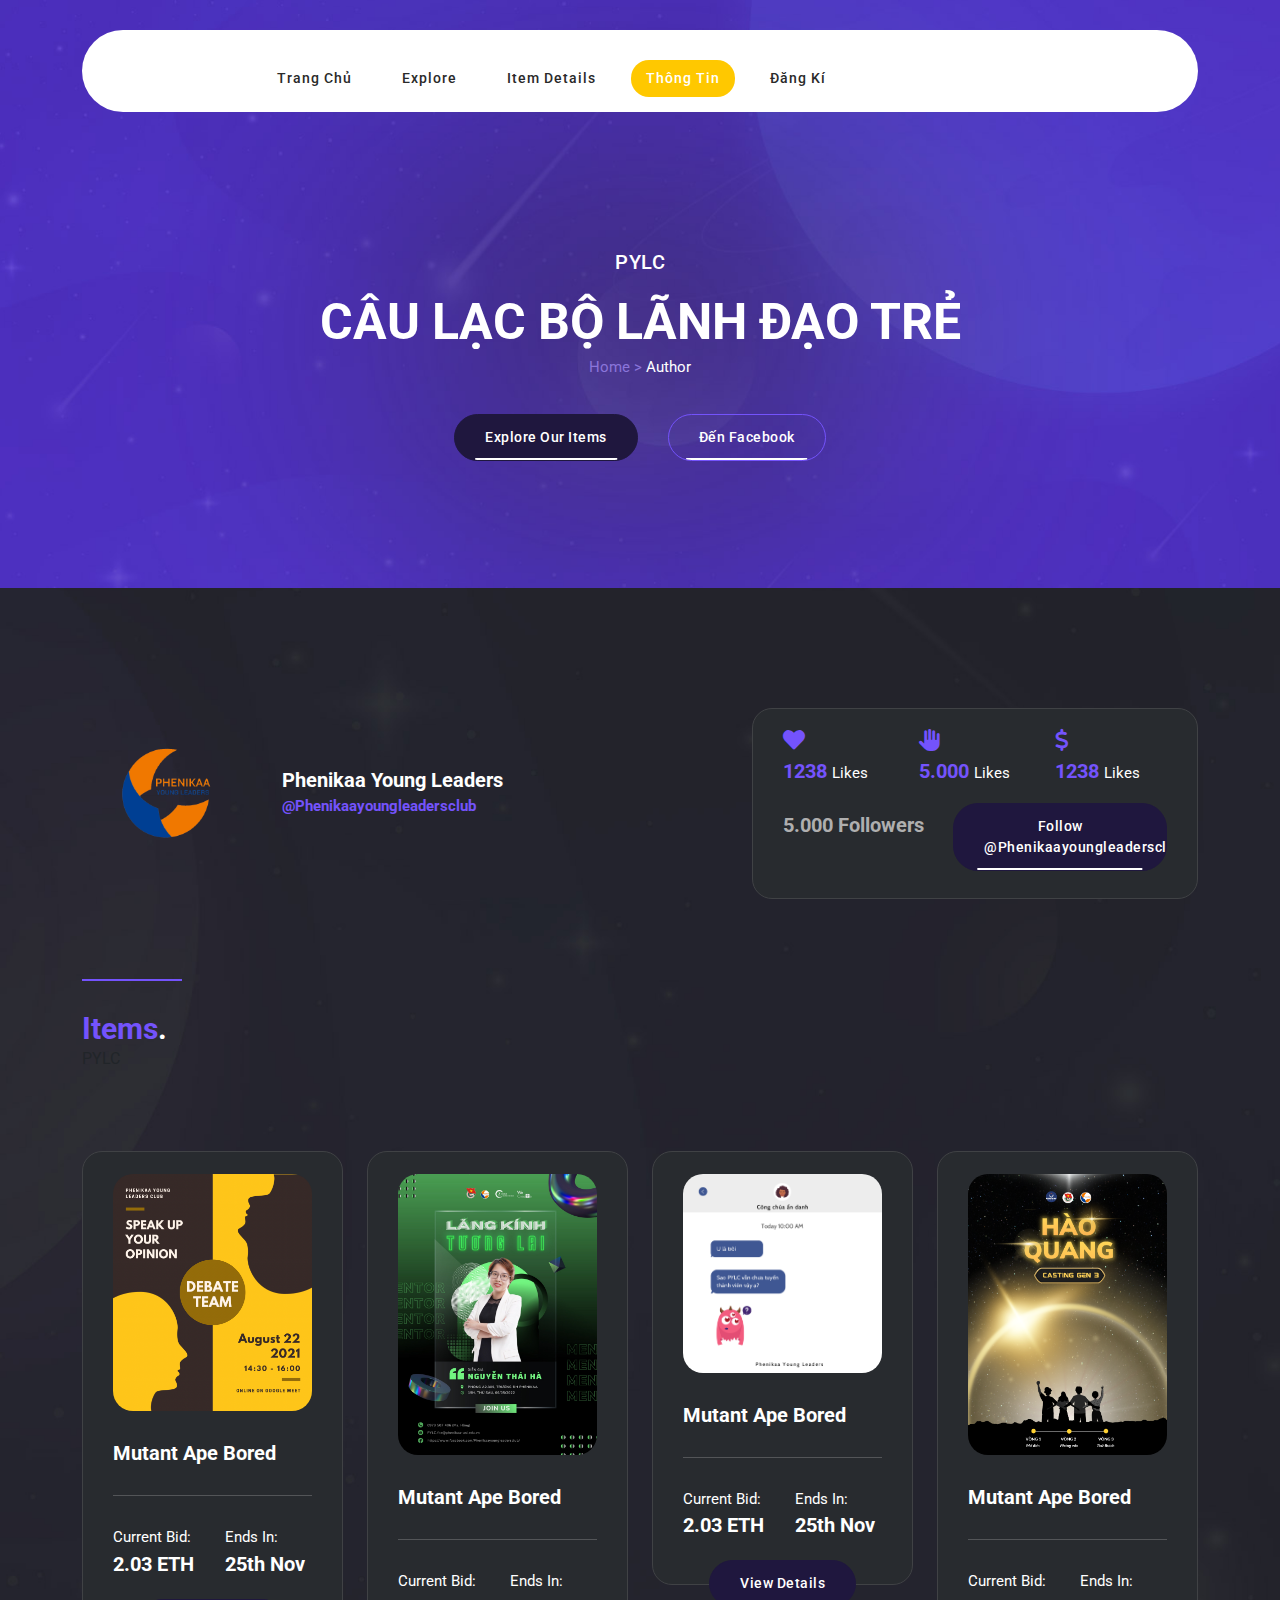
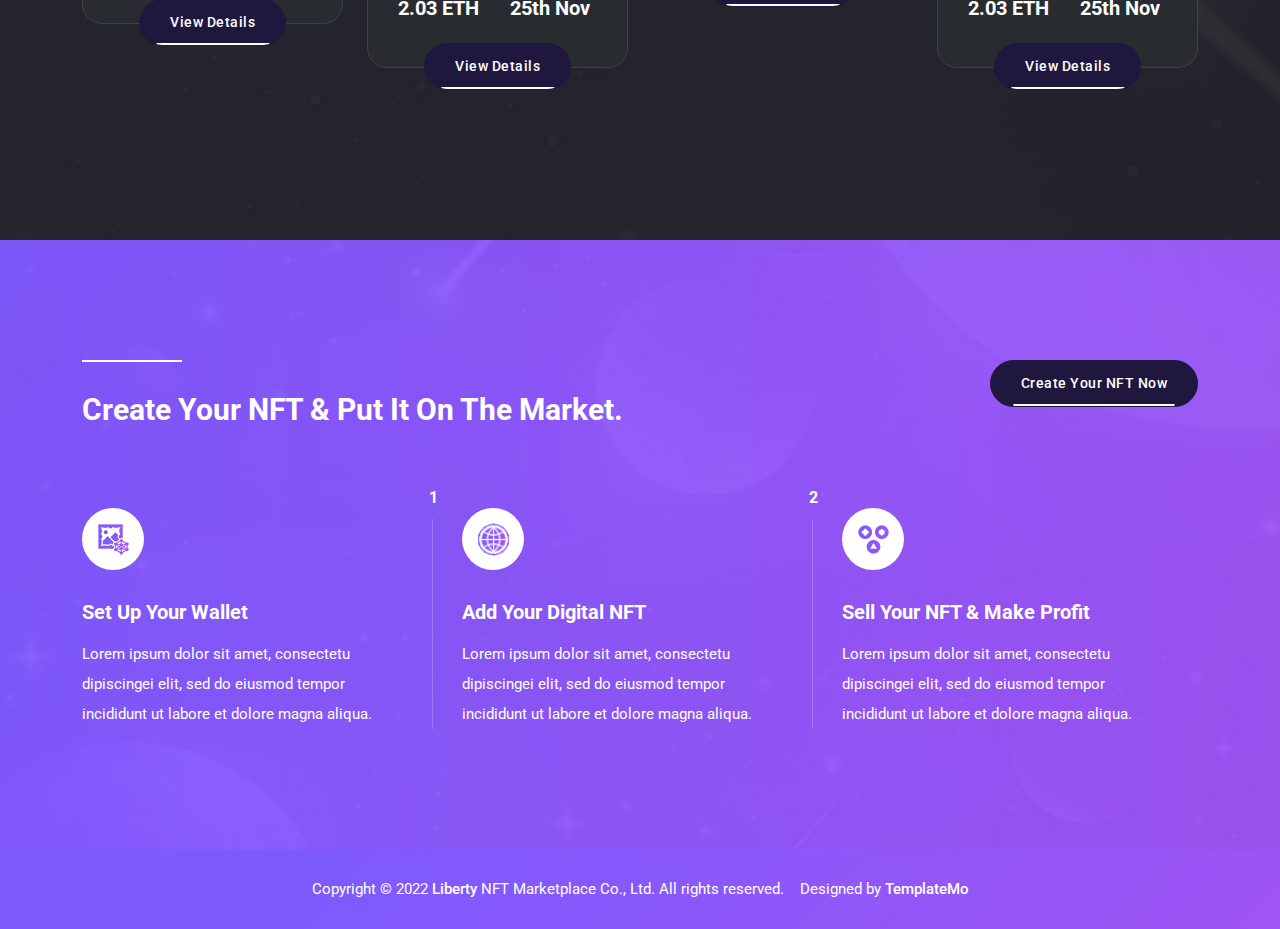
==== author.html @ 9bd3c738 "demoweb" ====
<!DOCTYPE html>
<html lang="en">

  <head>

    <meta charset="utf-8">
    <meta name="author" content="templatemo">
    <meta name="viewport" content="width=device-width, initial-scale=1, shrink-to-fit=no">

    <link href="https://fonts.googleapis.com/css2?family=Roboto:wght@100;300;400;500;700;900&display=swap" rel="stylesheet">

    <title>PYLC - CLB Lanh Dao Tre</title>

    <!-- Bootstrap core CSS -->
    <link href="vendor/bootstrap/css/bootstrap.min.css" rel="stylesheet">


    <!-- Additional CSS Files -->
    <link rel="stylesheet" href="assets/css/fontawesome.css">
    <link rel="stylesheet" href="assets/css/templatemo-liberty-market.css">
    <link rel="stylesheet" href="assets/css/owl.css">
    <link rel="stylesheet" href="assets/css/animate.css">
    <link rel="stylesheet"href="https://unpkg.com/swiper@7/swiper-bundle.min.css"/>
<!--

TemplateMo 577 Liberty Market

https://templatemo.com/tm-577-liberty-market

-->
  </head>

<body>

  <!-- ***** Preloader Start ***** -->
  <div id="js-preloader" class="js-preloader">
    <div class="preloader-inner">
      <span class="dot"></span>
      <div class="dots">
        <span></span>
        <span></span>
        <span></span>
      </div>
    </div>
  </div>
  <!-- ***** Preloader End ***** -->

  <!-- ***** Header Area Start ***** -->
  <header class="header-area header-sticky">
    <div class="container">
        <div class="row">
            <div class="col-12">
                <nav class="main-nav">
                    <!-- ***** Logo Start ***** -->
                    <!-- <a href="index.html" class="logo">
                        <img src="assets/images/logo.png" alt="">
                    </a> -->
                    <!-- ***** Logo End ***** -->
                    <!-- ***** Menu Start ***** -->
                    <ul class="nav">
                        <li><a href="index.html">Trang Chủ</a></li>
                        <li><a href="explore.html">Explore</a></li>
                        <li><a href="details.html">Item Details</a></li>
                        <li><a href="author.html" class="active">Thông tin</a></li>
                        <li><a href="create.html">Đăng kí</a></li>
                    </ul>   
                    <a class='menu-trigger'>
                        <span>Menu</span>
                    </a>
                    <!-- ***** Menu End ***** -->
                </nav>
            </div>
        </div>
    </div>
  </header>
  <!-- ***** Header Area End ***** -->

  <div class="page-heading normal-space">
    <div class="container">
      <div class="row">
        <div class="col-lg-12">
          <h6>PYLC</h6>
          <h2>Câu lạc bộ lãnh đạo trẻ</h2>
          <span>Home > <a href="#">Author</a></span>
          <div class="buttons">
            <div class="main-button">
              <a href="explore.html">Explore Our Items</a>
            </div>
            <div class="border-button">
              <a href="https://www.facebook.com/Phenikaayoungleadersclub"> Đến facebook  </a>
            </div>
          </div>
        </div>
      </div>
    </div>
  </div>

  <div class="author-page">
    <div class="container">
      <div class="row">
        <div class="col-lg-6">
          <div class="author">
            <img src="./assets/images/90ACAEA6-2A42-4783-853E-D58AD8D1F720.png" alt="" style="border-radius: 50%; max-width: 170px;">
            <h4>Phenikaa Young Leaders  <br> <a href="#">@Phenikaayoungleadersclub</a></h4>
          </div>
        </div>
        <div class="col-lg-6">
          <div class="right-info">
            <div class="row">
              <div class="col-4">
                <div class="info-item">
                  <i class="fa fa-heart"></i>
                  <h6>1238 <em>Likes</em></h6>
                </div>
              </div>
              <div class="col-4">
                <div class="info-item">
                  <i class="fa fa-hand"></i>
                  <h6>5.000 <em>Likes</em></h6>
                </div>
              </div>
              <div class="col-4">
                <div class="info-item">
                  <i class="fa fa-dollar"></i>
                  <h6>1238 <em>Likes</em></h6>
                </div>
              </div>
            </div>
            <div class="row">
              <div class="col-5">
                <h5>5.000 Followers</h5>
              </div>
              <div class="col-7">
                <div class="main-button">
                  <a href="#">Follow @Phenikaayoungleadersclub</a>
                </div>
              </div>
            </div>
          </div>
        </div>
        <div class="col-lg-12">
          <div class="section-heading">
            <div class="line-dec"></div>
            <h2><em>Items</em>.</h2>PYLC
          </div>
        </div>
        <div class="col-lg-3 col-md-6">
          <div class="item">
            <div class="row">
              <div class="col-lg-12">
                <span class="author">
                  <img src="assets/images/" alt="" style="max-width: 50px; border-radius: 50%;">
                </span>
                <img src="assets/images/debate.png" alt="" style="border-radius: 20px;">
                <h4>Mutant Ape Bored</h4>
              </div>
              <div class="col-lg-12">
                <div class="line-dec"></div>
                <div class="row">
                  <div class="col-6">
                    <span>Current Bid: <br> <strong>2.03 ETH</strong></span>
                  </div>
                  <div class="col-6">
                    <span>Ends In: <br> <strong>25th Nov</strong></span>
                  </div>
                </div>
              </div>
              <div class="col-lg-12">
                <div class="main-button">
                  <a href="details.html">View Details</a>
                </div>
              </div>
            </div>
          </div>
        </div>
        <div class="col-lg-3 col-md-6">
          <div class="item">
            <div class="row">
              <div class="col-lg-12">
                <span class="author">
                  <img src="" alt="" style="max-width: 50px; border-radius: 50%;">
                </span>
                <img src="assets/images/lang kinh.jpg" alt="" style="border-radius: 20px;">
                <h4>Mutant Ape Bored</h4>
              </div>
              <div class="col-lg-12">
                <div class="line-dec"></div>
                <div class="row">
                  <div class="col-6">
                    <span>Current Bid: <br> <strong>2.03 ETH</strong></span>
                  </div>
                  <div class="col-6">
                    <span>Ends In: <br> <strong>25th Nov</strong></span>
                  </div>
                </div>
              </div>
              <div class="col-lg-12">
                <div class="main-button">
                  <a href="details.html">View Details</a>
                </div>
              </div>
            </div>
          </div>
        </div>
        <div class="col-lg-3 col-md-6">
          <div class="item">
            <div class="row">
              <div class="col-lg-12">
                <span class="author">
                  <img src="" alt="" style="max-width: 50px; border-radius: 50%;">
                </span>
                <img src="assets/images/gen2.png" alt="" style="border-radius: 20px;">
                <h4>Mutant Ape Bored</h4>
              </div>
              <div class="col-lg-12">
                <div class="line-dec"></div>
                <div class="row">
                  <div class="col-6">
                    <span>Current Bid: <br> <strong>2.03 ETH</strong></span>
                  </div>
                  <div class="col-6">
                    <span>Ends In: <br> <strong>25th Nov</strong></span>
                  </div>
                </div>
              </div>
              <div class="col-lg-12">
                <div class="main-button">
                  <a href="details.html">View Details</a>
                </div>
              </div>
            </div>
          </div>
        </div>
        <div class="col-lg-3 col-md-6">
          <div class="item">
            <div class="row">
              <div class="col-lg-12">
                <span class="author">
                  <img src="" alt="" style="max-width: 50px; border-radius: 50%;">
                </span>
                <img src="assets/images/Bản sao của poster.png" alt="" style="border-radius: 20px;">
                <h4>Mutant Ape Bored</h4>
              </div>
              <div class="col-lg-12">
                <div class="line-dec"></div>
                <div class="row">
                  <div class="col-6">
                    <span>Current Bid: <br> <strong>2.03 ETH</strong></span>
                  </div>
                  <div class="col-6">
                    <span>Ends In: <br> <strong>25th Nov</strong></span>
                  </div>
                </div>
              </div>
              <div class="col-lg-12">
                <div class="main-button">
                  <a href="details.html">View Details</a>
                </div>
              </div>
            </div>
          </div>
        </div>
      </div>
    </div>
  </div>

  <div class="create-nft">
    <div class="container">
      <div class="row">
        <div class="col-lg-8">
          <div class="section-heading">
            <div class="line-dec"></div>
            <h2>Create Your NFT & Put It On The Market.</h2>
          </div>
        </div>
        <div class="col-lg-4">
          <div class="main-button">
            <a href="create.html">Create Your NFT Now</a>
          </div>
        </div>
        <div class="col-lg-4">
          <div class="item first-item">
            <div class="number">
              <h6>1</h6>
            </div>
            <div class="icon">
              <img src="assets/images/icon-02.png" alt="">
            </div>
            <h4>Set Up Your Wallet</h4>
            <p>Lorem ipsum dolor sit amet, consectetu dipiscingei elit, sed do eiusmod tempor incididunt ut labore et dolore magna aliqua.</p>
          </div>
        </div>
        <div class="col-lg-4">
          <div class="item second-item">
            <div class="number">
              <h6>2</h6>
            </div>
            <div class="icon">
              <img src="assets/images/icon-04.png" alt="">
            </div>
            <h4>Add Your Digital NFT</h4>
            <p>Lorem ipsum dolor sit amet, consectetu dipiscingei elit, sed do eiusmod tempor incididunt ut labore et dolore magna aliqua.</p>
          </div>
        </div>
        <div class="col-lg-4">
          <div class="item">
            <div class="icon">
              <img src="assets/images/icon-06.png" alt="">
            </div>
            <h4>Sell Your NFT &amp; Make Profit</h4>
            <p>Lorem ipsum dolor sit amet, consectetu dipiscingei elit, sed do eiusmod tempor incididunt ut labore et dolore magna aliqua.</p>
          </div>
        </div>
      </div>
    </div>
  </div>

  <footer>
    <div class="container">
      <div class="row">
        <div class="col-lg-12">
          <p>Copyright © 2022 <a href="#">Liberty</a> NFT Marketplace Co., Ltd. All rights reserved.
          &nbsp;&nbsp;
          Designed by <a title="HTML CSS Templates" rel="sponsored" href="https://templatemo.com" target="_blank">TemplateMo</a></p>
        </div>
      </div>
    </div>
  </footer>

  <!-- Scripts -->
  <!-- Bootstrap core JavaScript -->
  <script src="vendor/jquery/jquery.min.js"></script>
  <script src="vendor/bootstrap/js/bootstrap.min.js"></script>

  <script src="assets/js/isotope.min.js"></script>
  <script src="assets/js/owl-carousel.js"></script>

  <script src="assets/js/tabs.js"></script>
  <script src="assets/js/popup.js"></script>
  <script src="assets/js/custom.js"></script>
  </body>
</html>
---- assets/css/templatemo-liberty-market.css ----
/*

TemplateMo 577 Liberty Market

https://templatemo.com/tm-577-liberty-market

*/

/* ---------------------------------------------
Table of contents
------------------------------------------------
01. font & reset css
02. reset
03. global styles
04. header
05. banner
06. features
07. testimonials
08. contact
09. footer

--------------------------------------------- */
/* 
---------------------------------------------
font & reset css
--------------------------------------------- 
*/
@import url("https://fonts.googleapis.com/css?family=Open+Sans:100,200,300,400,500,600,700,800,900");
/* 
---------------------------------------------
reset
--------------------------------------------- 
*/
html, body, div, span, applet, object, iframe, h1, h2, h3, h4, h5, h6, p, blockquote, div
pre, a, abbr, acronym, address, big, cite, code, del, dfn, em, font, img, ins, kbd, q,
s, samp, small, strike, strong, sub, sup, tt, var, b, u, i, center, dl, dt, dd, ol, ul, li,
figure, header, nav, section, article, aside, footer, figcaption {
  margin: 0;
  padding: 0;
  border: 0;
  outline: 0;
}

.clearfix:after {
  content: ".";
  display: block;
  clear: both;
  visibility: hidden;
  line-height: 0;
  height: 0;
}

.clearfix {
  display: inline-block;
}

html[xmlns] .clearfix {
  display: block;
}

* html .clearfix {
  height: 1%;
}

ul, li {
  padding: 0;
  margin: 0;
  list-style: none;
}

header, nav, section, article, aside, footer, hgroup {
  display: block;
}

* {
  box-sizing: border-box;
}

html, body {
  font-family: 'Roboto', sans-serif;
  font-weight: 400;
  background-color: #1e1e1e;
  font-size: 16px;
  -ms-text-size-adjust: 100%;
  -webkit-font-smoothing: antialiased;
  -moz-osx-font-smoothing: grayscale;
}

a {
  text-decoration: none !important;
}

h1, h2, h3, h4, h5, h6 {
  margin-top: 0px;
  margin-bottom: 0px;
  color: #fff;
  font-weight: 700;
}

ul {
  margin-bottom: 0px;
}

p {
  font-size: 15px;
  line-height: 30px;
  color: #fff;
}

img {
  width: 100%;
  overflow: hidden;
}

/* 
---------------------------------------------
Global Styles
--------------------------------------------- 
*/
html,
body {
  background: #fff;
  font-family: 'Roboto', sans-serif;
}

::selection {
  background: #7453fc;
  color: #fff;
}

::-moz-selection {
  background: #7453fc;
  color: #fff;
}

.border-button a {
  font-size: 14px;
  color: #fff;
  background-color: transparent;
  border: 1px solid #7453fc;
  padding: 12px 30px;
  display: inline-block;
  border-radius: 25px;
  font-weight: 500;
  text-transform: capitalize;
  letter-spacing: 0.5px;
  transition: all .3s;
  position: relative;
  overflow: hidden;
}

.border-button a:after {
  width: 78%;
  height: 2px;
  background-color: #fff;
  content: '';
  position: absolute;
  left: 50%;
  bottom: 0;
  transform: translateX(-50%);
}

.border-button a:hover {
  background-color: #7453fc;
  color: #fff;
}

.main-button a {
  font-size: 14px;
  color: #fff;
  background-color: #1f173e;
  border: 1px solid #1f173e;
  padding: 12px 30px;
  display: inline-block;
  border-radius: 25px;
  font-weight: 500;
  text-transform: capitalize;
  letter-spacing: 0.5px;
  transition: all .3s;
  position: relative;
  overflow: hidden;
}

.main-button a:after {
  width: 78%;
  height: 2px;
  background-color: #fff;
  content: '';
  position: absolute;
  left: 50%;
  bottom: 0;
  transform: translateX(-50%);
}

.main-button a:hover {
  background-color: #fff;
  color: #7453fc;
  border: 1px solid #fff;
}

section {
  margin-top: 120px;
}

.section-heading {
  position: relative;
  z-index: 2;
  margin-top: 0px;
  margin-bottom: 80px;
  text-align: center;
}

.section-heading .line-dec {
  width: 100px;
  height: 2px;
  background-color: #7453fc;
  margin: 0 auto 30px auto;
}

.section-heading h2 {
  margin-top: 10px;
  line-height: 36px;
  font-size: 30px;
  font-weight: 700;
  text-transform: capitalize;
  color: #fff;
}

.section-heading h2 em {
  color: #7453fc;
  font-style: normal;
}

/* 
---------------------------------------------
Pre-loader Style
--------------------------------------------- 
*/

.js-preloader {
  position: fixed;
  top: 0;
  left: 0;
  right: 0;
  bottom: 0;
  background-color: rgba(0,0,0,0.98);
  display: -webkit-box;
  display: flex;
  -webkit-box-align: center;
  align-items: center;
  -webkit-box-pack: center;
  justify-content: center;
  opacity: 1;
  visibility: visible;
  z-index: 9999;
  -webkit-transition: opacity 0.25s ease;
  transition: opacity 0.25s ease;
}

.js-preloader.loaded {
  opacity: 0;
  visibility: hidden;
  pointer-events: none;
}

@-webkit-keyframes dot {
  50% {
      -webkit-transform: translateX(96px);
      transform: translateX(96px);
  }
}

@keyframes dot {
  50% {
      -webkit-transform: translateX(96px);
      transform: translateX(96px);
  }
}

@-webkit-keyframes dots {
  50% {
      -webkit-transform: translateX(-31px);
      transform: translateX(-31px);
  }
}

@keyframes dots {
  50% {
      -webkit-transform: translateX(-31px);
      transform: translateX(-31px);
  }
}

.preloader-inner {
  position: relative;
  width: 142px;
  height: 40px;
  background: transparent;
}

.preloader-inner .dot {
  position: absolute;
  width: 16px;
  height: 16px;
  top: 12px;
  left: 15px;
  background: #7453fc;
  border-radius: 50%;
  -webkit-transform: translateX(0);
  transform: translateX(0);
  -webkit-animation: dot 2.8s infinite;
  animation: dot 2.8s infinite;
}

.preloader-inner .dots {
  -webkit-transform: translateX(0);
  transform: translateX(0);
  margin-top: 12px;
  margin-left: 31px;
  -webkit-animation: dots 2.8s infinite;
  animation: dots 2.8s infinite;
}

.preloader-inner .dots span {
  display: block;
  float: left;
  width: 16px;
  height: 16px;
  margin-left: 16px;
  background: #7453fc;
  border-radius: 50%;
}



/* 
---------------------------------------------
Header Style
--------------------------------------------- 
*/

.background-header {
  background-color: #fff !important;
  height: 70px!important;
  position: fixed!important;
  top: 0!important;
  left: 0;
  right: 0;
  box-shadow: 0px 0px 10px rgba(0,0,0,0.15)!important;
  -webkit-transition: all .5s ease 0s;
  -moz-transition: all .5s ease 0s;
  -o-transition: all .5s ease 0s;
  transition: all .5s ease 0s;
}

.header-area {
  background-color: transparent;
  position: absolute;
  height: 70px;
  top: 30px;
  left: 0;
  right: 0;
  z-index: 100;
  -webkit-transition: all .5s ease 0s;
  -moz-transition: all .5s ease 0s;
  -o-transition: all .5s ease 0s;
  transition: all .5s ease 0s;
}

.header-area .main-nav {
  min-height: 80px;
  background: transparent;
  display: flex;
  background-color: #fff;
  padding: 15px 30px;
  border-radius: 50px;
}

.background-header .main-nav {
  padding: 0px;
  background-color: transparent;
}

.header-area .main-nav .logo {
  flex-basis: 30%;
  -webkit-transition: all 0.3s ease 0s;
  -moz-transition: all 0.3s ease 0s;
  -o-transition: all 0.3s ease 0s;
  transition: all 0.3s ease 0s;
}

.header-area .main-nav .logo img {
  width: 223px;
}

.background-header .main-nav .logo {
  margin-top: 8px;
}

.background-header .main-nav .logo img {
  width: 180px;
}

.header-area .main-nav .nav {
  display: inline-flex;
  flex-basis: 70%;
  justify-content: flex-end;
  vertical-align: middle;
  text-align: right;
  margin-top: 15px;
  margin-right: 0px;
  -webkit-transition: all 0.3s ease 0s;
  -moz-transition: all 0.3s ease 0s;
  -o-transition: all 0.3s ease 0s;
  transition: all 0.3s ease 0s;
  position: relative;
  z-index: 999;
}

.header-area .main-nav .nav li {
  padding-left: 10px;
  padding-right: 10px;
  display: inline-block;
}

.header-area .main-nav .nav li a {
  display: block;
  font-weight: 500;
  font-size: 14px;
  text-transform: capitalize;
  color: #2a2a2a;
  -webkit-transition: all 0.3s ease 0s;
  -moz-transition: all 0.3s ease 0s;
  -o-transition: all 0.3s ease 0s;
  transition: all 0.3s ease 0s;
  border: transparent;
  padding: 8px 15px;
  border-radius: 18px;
  letter-spacing: 1px;
}

.header-area .main-nav .nav li.has-sub ul.sub-menu li:last-child a:hover,
.background-header .main-nav .nav li.has-sub ul.sub-menu li:last-child a:hover {
  padding-left: 25px !important;
}

.header-area .main-nav .nav li:hover a,
.header-area .main-nav .nav li a.active {
  color: #fff;
  background-color: #ffc800;
}

.background-header .main-nav .nav li:hover a,
.background-header .main-nav .nav li a.active {
  color: #fff;
  opacity: 1;
}

.header-area .main-nav .nav li.has-sub {
  position: relative;
  padding-right: 15px;
}

.header-area .main-nav .menu-trigger {
  cursor: pointer;
  display: block;
  position: absolute;
  top: 33px;
  width: 32px;
  height: 40px;
  text-indent: -9999em;
  z-index: 99;
  right: 20px;
  display: none;
}

.background-header .main-nav .menu-trigger {
  top: 17px;
}

.header-area .main-nav .menu-trigger span,
.header-area .main-nav .menu-trigger span:before,
.header-area .main-nav .menu-trigger span:after {
  -moz-transition: all 0.4s;
  -o-transition: all 0.4s;
  -webkit-transition: all 0.4s;
  transition: all 0.4s;
  background-color: #7453fc;
  display: block;
  position: absolute;
  width: 30px;
  height: 2px;
  left: 0;
}

.background-header .main-nav .menu-trigger span,
.background-header .main-nav .menu-trigger span:before,
.background-header .main-nav .menu-trigger span:after {
  background-color: #7453fc;
}

.header-area .main-nav .menu-trigger span:before,
.header-area .main-nav .menu-trigger span:after {
  -moz-transition: all 0.4s;
  -o-transition: all 0.4s;
  -webkit-transition: all 0.4s;
  transition: all 0.4s;
  background-color: #7453fc;
  display: block;
  position: absolute;
  width: 30px;
  height: 2px;
  left: 0;
  width: 75%;
}

.background-header .main-nav .menu-trigger span:before,
.background-header .main-nav .menu-trigger span:after {
  background-color: #7453fc;
}

.header-area .main-nav .menu-trigger span:before,
.header-area .main-nav .menu-trigger span:after {
  content: "";
}

.header-area .main-nav .menu-trigger span {
  top: 16px;
}

.header-area .main-nav .menu-trigger span:before {
  -moz-transform-origin: 33% 100%;
  -ms-transform-origin: 33% 100%;
  -webkit-transform-origin: 33% 100%;
  transform-origin: 33% 100%;
  top: -10px;
  z-index: 10;
}

.header-area .main-nav .menu-trigger span:after {
  -moz-transform-origin: 33% 0;
  -ms-transform-origin: 33% 0;
  -webkit-transform-origin: 33% 0;
  transform-origin: 33% 0;
  top: 10px;
}

.header-area .main-nav .menu-trigger.active span,
.header-area .main-nav .menu-trigger.active span:before,
.header-area .main-nav .menu-trigger.active span:after {
  background-color: transparent;
  width: 100%;
}

.header-area .main-nav .menu-trigger.active span:before {
  -moz-transform: translateY(6px) translateX(1px) rotate(45deg);
  -ms-transform: translateY(6px) translateX(1px) rotate(45deg);
  -webkit-transform: translateY(6px) translateX(1px) rotate(45deg);
  transform: translateY(6px) translateX(1px) rotate(45deg);
  background-color: #7453fc;
}

.background-header .main-nav .menu-trigger.active span:before {
  background-color: #7453fc;
}

.header-area .main-nav .menu-trigger.active span:after {
  -moz-transform: translateY(-6px) translateX(1px) rotate(-45deg);
  -ms-transform: translateY(-6px) translateX(1px) rotate(-45deg);
  -webkit-transform: translateY(-6px) translateX(1px) rotate(-45deg);
  transform: translateY(-6px) translateX(1px) rotate(-45deg);
  background-color: #7453fc;
}

.background-header .main-nav .menu-trigger.active span:after {
  background-color: #7453fc;
}

.header-area.header-sticky {
  min-height: 70px;
}

.header-area.header-sticky .nav li a.active {
  color: #fff;
}

@media (max-width: 1200px) {
  .header-area .main-nav .nav li {
    padding-left: 10px;
    padding-right: 10px;
  }
  .header-area .main-nav:before {
    display: none;
  }
}

@media (max-width: 992px) {
  .header-area {
    top: 0;
  }
  .header-area .main-nav {
    background-color: transparent;
    border-radius: 0px;
  }
  .header-area .main-nav .nav {
    height: auto;
    flex-basis: 100%;
  }
  .header-area .main-nav .logo {
    position: absolute;
    left: 30px;
    top: 15px;
  }
  .background-header .main-nav .logo {
    top: 0px;
  }
  .background-header .main-nav .border-button {
    top: 0px !important;
  }
  .header-area .main-nav .border-button {
    position: absolute;
    top: 15px;
    right: 70px;
  }
  .header-area.header-sticky .nav li a:hover,
  .header-area.header-sticky .nav li a.active {
    color: #7453fc!important;
    opacity: 1;
  }
  .header-area.header-sticky .nav li.search-icon a {
    width: 100%;
  }
  .header-area {
    background-color: #f7f7f7;
    padding: 0px 15px;
    height: 100px;
    box-shadow: none;
    text-align: center;
  }
  .header-area .container {
    padding: 0px;
  }
  .header-area .logo {
    margin-left: 0px;
  }
  .header-area .menu-trigger {
    display: block !important;
  }
  .header-area .main-nav {
    overflow: hidden;
  }
  .header-area .main-nav .nav {
    float: none;
    width: 100%;
    display: none;
    -webkit-transition: all 0s ease 0s;
    -moz-transition: all 0s ease 0s;
    -o-transition: all 0s ease 0s;
    transition: all 0s ease 0s;
    margin-left: 0px;
  }
  .header-area.header-sticky .nav {
    margin-top: 85px !important;
    text-align: center;
  }
  .background-header.header-sticky .nav {
    margin-top: 70px !important;
  }
  .header-area .main-nav .nav li:first-child {
    border-top: 1px solid #eee;
  }
  .header-area .main-nav .nav li {
    width: 100%;
    background: #fff;
    border-bottom: 1px solid #eee;
    padding-left: 0px !important;
    padding-right: 0px !important;
  }
  .header-area .main-nav .nav li a {
    height: 50px !important;
    line-height: 50px !important;
    padding: 0px !important;
    border: none !important;
    background: #fff !important;
    color: #1e1e1e !important;
  }
  .header-area .main-nav .nav li a:hover {
    background: #fff !important;
    color: #7453fc!important;
  }
  .header-area .main-nav .nav li.has-sub ul.sub-menu {
    position: relative;
    visibility: inherit;
    opacity: 1;
    z-index: 1;
    transform: translateY(0%);
    top: 0px;
    width: 100%;
    box-shadow: none;
    height: 0px;
    transition: all 0s;
  }
  .header-area .main-nav .nav li.submenu ul li a {
    font-size: 12px;
    font-weight: 400;
  }
  .header-area .main-nav .nav li.submenu ul li a:hover:before {
    width: 0px;
  }
  .header-area .main-nav .nav li.has-sub ul.sub-menu {
    height: auto;
  }
  .header-area .main-nav .nav li.has-sub:after {
    color: #3B566E;
    right: 30px;
    font-size: 14px;
    top: 15px;
  }
  .header-area .main-nav .nav li.submenu:hover ul, .header-area .main-nav .nav li.submenu:focus ul {
    height: 0px;
  }
}

/* 
---------------------------------------------
Banner Style
--------------------------------------------- 
*/

.main-banner {
  background-image: url(../images/DON09597.JPG);
  background-repeat: no-repeat;
  background-position: center center;
  background-size: cover;
  padding-top: 290px;
  padding-bottom: 240px;
  background-color: #2a2a2a;
}

.main-banner h6 {
  font-size: 20px;
  margin-bottom: 15px;
  font-weight: 500;
  letter-spacing: 0.5px;
}

.main-banner h2 {
  color: blueviolet;
  font-size: 50px;
  font-weight: 700;
  line-height: 66px;
  text-transform: uppercase;
}

.main-banner p {
  margin-top: 20px;
}

.main-banner .buttons {
  margin-top: 30px;
  display: flex;
  justify-content: start;
}

.main-banner .border-button {
  margin-right: 15px;
}

.main-banner .owl-banner {
  margin-top: -40px;
}

.main-banner .owl-nav {
  position: absolute;
  width: 100%;
  margin: 0 auto;
  bottom: -76px;
  text-align: center;
}

.main-banner .owl-nav .owl-prev {
  margin-right: 7.5px;
}

.main-banner .owl-nav .owl-next {
  margin-left: 7.5px;
}

.main-banner .owl-nav .owl-prev span,
.main-banner .owl-nav .owl-next span  {
  width: 46px;
  height: 46px;
  line-height: 46px;
  font-size: 24px;
  display: inline-block;
  color: #7453fc;
  background-color: #fff;
  border-radius: 50%;
  opacity: 1;
  transition: all .3s;
}

.main-banner .owl-nav .owl-prev span:hover,
.main-banner .owl-nav .owl-next span:hover {
  opacity: 1;
}


/* 
---------------------------------------------
Categories & Collections Style
--------------------------------------------- 
*/

.categories-collections {
  background-image: url(../images/dark-bg.jpg);
  background-repeat: no-repeat;
  background-position: center center;
  background-size: cover;
  padding: 120px 0px 150px 0px;
  position: relative;
}

.categories-collections:after {
  background-image: url(/assets/images/category-collection-dec.png);
  width: 300px;
  height: 282px;
  position: absolute;
  bottom: 0;
  right: 30px;
  content: '';
}

.categories .item {
  background-color: #282b2f;
  text-align: center;
  padding: 30px;
  border-radius: 20px;
  border: 1px solid #404245;
  position: relative;
}

.categories .item .icon {
  width: 62px;
  height: 62px;
  display: inline-block;
  text-align: center;
  line-height: 62px;
  background-color: #fff;
  border-radius: 50%;
}

.categories .item .icon img {
  max-width: 31px;
}

.categories .item h4 {
  margin-top: 15px;
  font-size: 20px;
}

.categories .item .icon-button a {
  display: inline-block;
  width: 46px;
  height: 46px;
  line-height: 46px;
  background-color: #fff;
  color: #7453fc;
  border-radius: 50%;
  font-size: 18px;
  position: absolute;
  left: 50%;
  bottom: -23px;
  transform: translateX(-23px);
  transition: all .3s;
  opacity: 0;
  visibility: hidden;
}

.categories .item .icon-button a:hover {
  background-color: #7453fc;
  color: #fff;
}

.categories .item:hover .icon-button a {
  visibility: visible;
  opacity: 1;
}

.collections {
  margin-top: 140px;
}

.collections .item img {
  border-top-right-radius: 20px;
  border-top-left-radius: 20px;
}

.collections .item .down-content {
  background-color: #282b2f;
  border: 1px solid #404245;
  border-bottom-right-radius: 20px;
  border-bottom-left-radius: 20px;
  padding: 30px;
}

.collections .item .down-content h4 {
  font-size: 20px;
  border-bottom: 1px solid rgba(255,255,255,0.2);
  margin-bottom: 20px;
  padding-bottom: 20px;
}

.collections .item {
  padding-bottom: 60px;
}

.collections .item span {
  color: #fff;
  display: inline-block;
  width: 48%;
  font-size: 15px;
}

.collections .item span strong {
  font-size: 20px;
}

.collections .item span.category {
  text-align: right;
}

.collections .item .main-button a {
  width: 100%;
  text-align: center;
}

.collections .item .main-button {
  margin-top: 20px;
  margin-bottom: -60px;
}

.collections .item .main-button a:hover {
  background-color: #fff;
  border: 1px solid #fff;
  color: #7453fc;
}

.collections .owl-nav {
  position: absolute;
  width: 100%;
  margin: 0 auto;
  top: 50%;
  transform: translateY(-50px);
  text-align: center;
}

.collections .owl-nav .owl-prev {
  position: absolute;
  left: -23px;
}

.collections .owl-nav .owl-next {
  position: absolute;
  right: -23px;
}

.collections .owl-nav .owl-prev span,
.collections .owl-nav .owl-next span  {
  width: 46px;
  height: 46px;
  line-height: 46px;
  font-size: 24px;
  display: inline-block;
  color: #7453fc;
  background-color: #fff;
  border-radius: 50%;
  opacity: 1;
  transition: all .3s;
}

.collections .owl-nav .owl-prev span:hover,
.collections .owl-nav .owl-next span:hover {
  opacity: 1;
}


/* 
---------------------------------------------
Create NFT Style
--------------------------------------------- 
*/

.create-nft {
  background-image: url(../images/main-bg.jpg);
  background-repeat: no-repeat;
  background-position: center center;
  background-size: cover;
  padding: 120px 0px;
  position: relative;
}

.create-nft .section-heading .line-dec {
  margin-left: 0%;
  background-color: #fff;
}

.create-nft .section-heading {
  text-align: left;
  margin-bottom: 50px;
}

.create-nft .main-button {
  text-align: right;
}

.create-nft .item {
  margin-top: 30px;
  position: relative;
}

.create-nft .first-item .number {
  position: absolute;
  right: 0;
  top: -20px;
}

.create-nft .first-item:after {
  position: absolute;
  width: 1px;
  height: 95%;
  background-color: rgba(255, 255, 255, 0.2);
  content: '';
  right: 5px;
  top: 5%;
}

.create-nft .second-item .number {
  position: absolute;
  right: 0;
  top: -20px;
}

.create-nft .second-item:after {
  position: absolute;
  width: 1px;
  height: 95%;
  background-color: rgba(255, 255, 255, 0.2);
  content: '';
  right: 5px;
  top: 5%;
}

.item .icon {
  width: 62px;
  height: 62px;
  display: inline-block;
  text-align: center;
  line-height: 62px;
  background-color: #fff;
  border-radius: 50%;
}

.create-nft .item .icon img {
  max-width: 31px;
}

.create-nft h4 {
  font-size: 20px;
  margin-top: 30px;
  margin-bottom: 15px;
}

.create-nft p {
  margin-right: 30px;
}

.create-nft .item a {
  color: #3CF;
}



/* 
---------------------------------------------
Currently Market Style
--------------------------------------------- 
*/

.currently-market {
  background-image: url(../images/dark-bg.jpg);
  background-repeat: no-repeat;
  background-position: center center;
  background-size: cover;
  padding: 120px 0px;
  position: relative;
}

.currently-market-item {
  width: 45%;
  margin: 0 auto;
}

.currently-market .section-heading {
  text-align: left;
}

.currently-market .section-heading .line-dec {
  margin-left: 0;
}

.currently-market .filters {
  text-align: right;
}

.currently-market .filters ul li {
  display: inline-block;
  margin-left: 10px;
  font-size: 15px;
  color: #fff;
  font-weight: 500;
  padding: 8px 15px;
  border-radius: 20px;
  cursor: pointer;
  transition: all .3s;
}

.currently-market .filters ul li:first-child {
  margin-left: 0px;
}


.currently-market .filters ul li.active,
.currently-market .filters ul li:hover {
  background-color: #ff8000;
}

.currently-market .item {
  background-color: #282b2f;
  border: 1px solid #404245;
  border-radius: 20px;
  padding: 30px;
  display: flex;
  margin-bottom: 30px;
}

.currently-market .item .right-content {
  margin-left: 30px;
  width: 100%;
}

.currently-market .item .right-content h4 {
  font-size: 20px;
  margin-bottom: 25px;
}

.currently-market .item .right-content span.author {
  display: flex;
  margin-bottom: 25px;
}

.currently-market .item .right-content span.author img {
  margin-right: 15px;
}

.currently-market .item .right-content span.author h6 {
  font-size: 15px;
  font-weight: 400;
  line-height: 25px;
}

.currently-market .item .right-content span.author a {
  color: #ffe600;
  font-weight: 700;
  margin-top: 5px;
}

.currently-market .item span {
  color: #fff;
  display: inline-block;
  font-size: 15px;
}

.currently-market .item .line-dec {
  width: 100%;
  height: 1px;
  background-color: rgba(255, 255, 255, 0.2);
  margin-bottom: 25px;
  margin-top: 30px;
}

.currently-market .item span strong {
  font-size: 20px;
}

.currently-market .item span.bid {
  line-height: 35px;
}

.currently-market .item span.bid em,
.currently-market .item span.ends em {
  font-style: normal;
}

.currently-market .item span.ends {
  text-align: right;
  float: right;
  line-height: 35px;
}

.currently-market .item .text-button {
  margin-top: 40px;
}

.currently-market .item .text-button a {
  font-size: 15px;
  font-weight: 700;
  color: #7453fc;
  border-bottom: 1px solid #7453fc;
}



/* 
---------------------------------------------
Footer Style
--------------------------------------------- 
*/

footer {
  background: rgb(125,90,254);
  background: linear-gradient(132deg, rgba(125,90,254,1) 25%, rgba(160,84,244,1) 100%);
  text-align: center;
  padding: 25px 0px;
}

footer p {
  color: #fff;
}

footer p a {
  color: #fff;
  font-weight: 500;
  transition: all .3s;
}

footer p a:hover {
  color: #fff;
  opacity: 0.75;
}


/* 
---------------------------------------------
Page Heading Style
--------------------------------------------- 
*/

.normal-space {
  padding: 250px 0px 120px 0px !important;
}

.page-heading {
  background-image: url(../images/heading-bg.jpg);
  background-repeat: no-repeat;
  background-position: center center;
  background-size: cover;
  padding-top: 250px;
  text-align: center;
  background-color: #2a2a2a;
}

.page-heading h6 {
  font-size: 20px;
  margin-bottom: 15px;
  font-weight: 500;
  letter-spacing: 0.5px;
}

.page-heading h2 {
  color: #fff;
  font-size: 50px;
  font-weight: 700;
  line-height: 66px;
  text-transform: uppercase;
}

.page-heading span {
  color: #8a75da;
  font-size: 15px;
}

.page-heading span a {
  color: #fff;
}

.page-heading .buttons {
  margin-top: 35px;
  display: flex;
  justify-content: center;
}

.page-heading .buttons .main-button {
  margin-right: 15px;
}

.page-heading .buttons .border-button {
  margin-left: 15px;
}



/* 
---------------------------------------------
Explore Style
--------------------------------------------- 
*/

.featured-explore {
  margin-top: 60px;
  margin-bottom: -300px;
}

.featured-explore .owl-features {
  min-height: 100%;
}

.featured-explore .item .thumb {
  position: relative;
  overflow: hidden;
}

.featured-explore .item .thumb:hover .hover-effect {
  visibility: visible;
  opacity: 1;
  right: 30px;
}

.featured-explore .item .thumb .hover-effect {
  position: absolute;
  right: -100%;
  bottom: 30px;
  padding: 30px 40px;
  border-radius: 20px;
  border: 1px solid rgba(64, 66, 69, 0.9);
  background-color: rgba(40, 43, 47, 0.9);
  opacity: 0;
  visibility: hidden;
  transition: all .5s;
}

.featured-explore .item .hover-effect .content h4 {
  font-size: 20px;
  margin-bottom: 25px;
}

.featured-explore .item .hover-effect .content span.author {
  display: flex;
  margin-bottom: 0px;
}

.featured-explore .item .hover-effect .content span.author img {
  margin-right: 15px;
}

.featured-explore .item .hover-effect .content span.author h6 {
  font-size: 15px;
  font-weight: 400;
  line-height: 25px;
  text-align: left;
}

.featured-explore .item .hover-effect .content span.author a {
  color: #7453fc;
  font-weight: 700;
  margin-top: 5px;
}

.featured-explore .owl-nav {
  position: absolute;
  width: 100%;
  margin: 0 auto;
  top: 50%;
  transform: translateY(-23px);
  text-align: center;
}

.featured-explore .owl-nav .owl-prev {
  position: absolute;
  left: 30px;
}

.featured-explore .owl-nav .owl-next {
  position: absolute;
  right: 30px;
}

.featured-explore .owl-nav .owl-prev span,
.featured-explore .owl-nav .owl-next span  {
  width: 46px;
  height: 46px;
  line-height: 46px;
  font-size: 22px;
  font-weight: 700;
  display: inline-block;
  color: #7453fc;
  background-color: #fff;
  border-radius: 50%;
  opacity: 0.5;
  transition: all .3s;
}

.featured-explore .owl-nav .owl-prev span:hover,
.featured-explore .owl-nav .owl-next span:hover {
  opacity: 1;
}

.discover-items {
  background-image: url(../images/dark-bg.jpg);
  background-repeat: no-repeat;
  background-position: center center;
  background-size: cover;
  padding: 400px 0px 120px 0px;
  position: relative;
}

.discover-items .section-heading {
  text-align: left;
}

.discover-items .section-heading .line-dec {
  margin-left: 0;
}

.discover-items #search-form {
  margin-top: 15px;
}

.discover-items #search-form input,
.discover-items #search-form select {
  width: 100%;
  height: 46px;
  outline: none;
  border: 1px solid rgba(255, 255, 255, 0.2);
  border-radius: 23px;
  background-color: transparent;
  padding: 0px 15px;
  font-size: 14px;
  color: #fff;
}

.discover-items #search-form select {
  cursor: pointer;
}

.discover-items #search-form select option {
  background-color: #2a2a2a;
}

.discover-items #search-form input::placeholder,
.discover-items #search-form select::placeholder {
  color: #fff;
}

.discover-items #search-form button {
  font-size: 14px;
  color: #fff;
  background-color: #7453fc;
  border: 1px solid #7453fc;
  height: 46px;
  line-height: 46px;
  text-align: center;
  width: 100%;
  display: inline-block;
  border-radius: 25px;
  font-weight: 500;
  text-transform: capitalize;
  letter-spacing: 0.5px;
  transition: all .3s;
  position: relative;
  overflow: hidden;
}

.discover-items #search-form button:after {
  width: 78%;
  height: 2px;
  background-color: #fff;
  content: '';
  position: absolute;
  left: 50%;
  bottom: 0;
  transform: translateX(-50%);
}

.discover-items #search-form button:hover {
  background-color: #fff;
  color: #7453fc;
  border: 1px solid #fff;
}

.discover-items .item span.banner {
  font-size: 15px;
  background-color: #7453fc;
  color: #fff;
  font-weight: 500;
  padding: 5px 15px;
  display: inline-block;
  position: absolute;
  border-radius: 16px;
  left: 50%;
  transform: translateX(-50%);
  top: -16px;
}

.discover-items .item span.author {
  display: inline-flex;
  width: 100%;
}

.discover-items .item span.author img {
  margin: 0 auto;
  position: relative;
  z-index: 2;
}

.discover-items .item img {
  margin-top: -32px;
  position: relative;
  z-index: 1;
}

.discover-items .item h4 {
  font-size: 20px;
  margin-top: 30px;
}

.discover-items .item .line-dec {
  width: 100%;
  height: 1px;
  background-color: rgba(255,255,255,0.2);
  margin: 30px 0px;
}

.discover-items .item {
  background-color: #282b2f;
  border: 1px solid #404245;
  padding: 30px;
  border-radius: 20px;
  position: relative;
  margin-bottom: 52px;
}

.discover-items .item span {
  color: #fff;
  display: inline-block;
  font-size: 15px;
}

.discover-items .item span strong {
  font-size: 20px;
}

.discover-items .item span.category {
  text-align: right;
}

.discover-items .item .main-button {
  margin-top: 20px;
  margin-bottom: -60px;
  text-align: center;
}

.top-seller {
  background-image: url(../images/main-bg.jpg);
  background-repeat: no-repeat;
  background-position: center center;
  background-size: cover;
  padding: 120px 0px 90px 0px;
  position: relative;
}

.top-seller .section-heading .line-dec {
  background-color: #fff;
}

.top-seller .item {
  display: flex;
  margin-bottom: 30px;
}

.top-seller .item img {
  margin-right: 15px;
}

.top-seller .item h4 {
  font-size: 20px;
  margin-top: 12px;
  margin-right: 10px;
}

.top-seller .item h6 {
  font-size: 20px;
  font-weight: 700;
  line-height: 25px;
  text-align: left;
}

.top-seller .item a {
  font-size: 14px;
  cursor: auto;
  color: #fff;
  font-weight: 400;
  margin-top: 5px;
}


/* 
---------------------------------------------
Details Page Style
--------------------------------------------- 
*/

.item-details-page {
  background-image: url(../images/dark-bg.jpg);
  background-repeat: no-repeat;
  background-position: center center;
  background-size: cover;
  padding: 120px 0px 120px 0px;
  position: relative;
}

.item-details-page:after {
  background-image: url(/assets/images/category-collection-dec.png);
  width: 300px;
  height: 282px;
  position: absolute;
  bottom: 0;
  right: 30px;
  content: '';
  z-index: 1;
}

.item-details-page .left-image {
  margin-right: 30px;
}

.item-details-page h4 {
  font-size: 20px;
  margin-bottom: 25px;
}

.item-details-page span.author {
  display: flex;
  margin-bottom: 30px;
}

.item-details-page span.author img {
  margin-right: 15px;
}

.item-details-page span.author h6 {
  font-size: 15px;
  font-weight: 400;
  line-height: 25px;
}

.item-details-page span.author a {
  color: #7453fc;
  font-weight: 700;
  margin-top: 5px;
}

.item-details-page p {
  margin-bottom: 30px;
}

.item-details-page span {
  color: #fff;
  display: inline-block;
  font-size: 15px;
}

.item-details-page span strong {
  font-size: 20px;
  color: #7453fc;
}

.item-details-page p {
  position: relative;
  z-index: 2;
}

.item-details-page span.bid,
.item-details-page span.owner,
.item-details-page span.ends  {
  line-height: 35px;
  position: relative;
  z-index: 2;
}

.item-details-page span.bid em,
.item-details-page span.ends em,
.item-details-page span.owner em {
  font-style: normal;
  color: #afafaf;
}

.item-details-page form {
  margin-top: 40px;
}


.item-details-page form label {
  color: #afafaf;
  font-size: 15px;
  font-weight: 500;
  margin-right: 10px;
}

.item-details-page form input {
  width: 100px;
  height: 46px;
  border: 1px solid #7453fc;
  outline: none;
  border-radius: 23px;
  background-color: transparent;
  color: #fff;
  text-align: center;
  margin-right: 15px;
}

.item-details-page form input::placeholder {
  color: #fff;
}

.item-details-page button {
  font-size: 14px;
  color: #fff;
  background-color: #7453fc;
  border: 1px solid #7453fc;
  padding: 12px 30px;
  display: inline-block;
  border-radius: 25px;
  font-weight: 500;
  text-transform: capitalize;
  letter-spacing: 0.5px;
  transition: all .3s;
  position: relative;
  overflow: hidden;
}

.item-details-page button:after {
  width: 50%;
  height: 2px;
  background-color: #fff;
  content: '';
  position: absolute;
  left: 50%;
  bottom: 0;
  transform: translateX(-50%);
}

.item-details-page button:hover {
  background-color: #fff;
  color: #7453fc;
  border: 1px solid #fff;
}

.current-bid {
  margin-top: 120px;
}

.current-bid select {
  float: right;
  width: 150px;
  background-color: transparent;
  color: #fff;
  font-weight: 500;
  font-size: 14px;
  border: none;
  outline: none;
  cursor: pointer;
}

.current-bid .mini-heading h4 {
  background-color: #7453fc;
  display: inline-block;
  font-size: 20px;
  padding: 10px 20px;
  border-radius: 22px;
}

.current-bid .item {
  position: relative;
  z-index: 2;
  margin-top: 30px;
  display: flex;
  border-radius: 20px;
  overflow: hidden;
  background-color: #282b2f;
  border: 1px solid #404245;
}

.current-bid .item .left-img {
  flex-basis: 80%;
  display: inline-flex;
}

.current-bid .item .right-content {
  padding: 30px;
  width: 100%;
}

.current-bid .item .right-content h4 {
  font-size: 20px;
  margin-bottom: 0px;
}

.current-bid .item .right-content a {
  font-size: 15px;
  color: #7453fc;
  font-weight: 700;
}

.current-bid .item .right-content .line-dec {
  width: 100%;
  height: 1px;
  background-color: rgba(255, 255, 255, 0.2);
  margin: 25px 0px;
}

.current-bid .item .right-content h6 {
  font-size: 15px;
  font-weight: 400;
  margin-bottom: 8px;
}

.current-bid .item .right-content h6 em {
  font-size: 18px;
  color: #7453fc;
  font-style: normal;
  font-weight: 700;
}

.current-bid .item .right-content span.date {
  font-size: 15px;
  color: #7453fc;
}


/* 
---------------------------------------------
Author Page Style
--------------------------------------------- 
*/

.author-page {
  background-image: url(../images/dark-bg.jpg);
  background-repeat: no-repeat;
  background-position: center center;
  background-size: cover;
  padding: 120px 0px 120px 0px;
  position: relative;
}

.author-page .author {
  display: flex;
}

.author-page .author h4 {
  margin-top: 60px;
  font-size: 20px;
  margin-left: 30px;
}

.author-page .author h4 a {
  font-size: 15px;
  color: #7453fc;
}

.author-page .right-info {
  background-color: #282b2f;
  border: 1px solid #404245;
  padding: 20px 30px;
  border-radius: 20px;
  margin-left: 100px;
}

.author-page .right-info .info-item {
  margin-bottom: 20px;
}

.author-page .right-info i {
  color: #7453fc;
  font-size: 22px;
}

.author-page .right-info h6 {
  font-size: 20px;
  color: #7453fc;
  margin-top: 4px;
}

.author-page .right-info h6 em {
  font-size: 15px;
  font-style: normal;
  font-weight: 400;
  color: #fff;
}

.author-page .right-info h5 {
  font-size: 20px;
  color: #afafaf;
  margin-top: 10px;
}

.author-page .right-info .main-button a {
  width: 100%;
  text-align: center;
}

.author-page .section-heading {
  margin-top: 80px;
  text-align: left;
}

.author-page .section-heading .line-dec {
  margin-left: 0;
}

.author-page .item span.author {
  display: inline-flex;
  width: 100%;
}

.author-page .item span.author img {
  margin: 0 auto;
  position: relative;
  z-index: 2;
}

.author-page .item img {
  margin-top: -32px;
  position: relative;
  z-index: 1;
}

.author-page .item h4 {
  font-size: 20px;
  margin-top: 30px;
}

.author-page .item .line-dec {
  width: 100%;
  height: 1px;
  background-color: rgba(255,255,255,0.2);
  margin: 30px 0px;
}

.author-page .item {
  background-color: #282b2f;
  border: 1px solid #404245;
  padding: 30px;
  border-radius: 20px;
  position: relative;
  margin-bottom: 52px;
}

.author-page .item span {
  color: #fff;
  display: inline-block;
  font-size: 15px;
}

.author-page .item span strong {
  font-size: 20px;
}

.author-page .item span.category {
  text-align: right;
}

.author-page .item .main-button {
  margin-top: 20px;
  margin-bottom: -60px;
  text-align: center;
}


/* 
---------------------------------------------
Create Page Style
--------------------------------------------- 
*/

#contact {
  background-color: #37393c;
  border-radius: 20px;
  padding: 60px 30px;
  margin-bottom: 120px;
}

#contact input {
  width: 100%;
  height: 46px;
  text-align: left;
  padding: 0px 15px;
  background-color: #282b2f;
  border: 1px solid #404245;
  margin-bottom: 30px;
  font-weight: 500;
  color: #afafaf;
}

#contact input::placeholder {
  color: #afafaf;
}

#contact label {
  font-size: 15px;
  color: #fff;
  margin-bottom: 8px;
}

#contact input#file {
  padding: 8px 0px;
  background-color: transparent;
  border: none;
  border-radius: 0px;
}

#contact button {
  margin-top: 30px;
  width: 100%;
  text-align: center;
}




/* 
---------------------------------------------
Responsive Style
--------------------------------------------- 
*/

body {
  overflow-x: hidden;
}

@media (max-width: 767px) {
  .top-seller .item {
    justify-content: center;
  }
}

@media (max-width: 992px) {
  .main-banner .owl-banner {
    margin-top: 80px;
  }
  .categories .item {
    margin-bottom: 35px;
  }
  .create-nft .section-heading,
  .currently-market .section-heading {
    text-align: center;
  }
  .currently-market-item {
    width: 100%;
  }
  .create-nft .section-heading .line-dec,
  .currently-market .section-heading .line-dec {
    margin: 0 auto;
  }
  .create-nft .main-button,
  .currently-market .filters {
    text-align: center;
  }
  .currently-market .filters {
    margin-bottom: 30px;
    margin-top: -30px;
  }
  .create-nft p {
    margin-right: 0px;
  }
  .create-nft .first-item:after,
  .create-nft .second-item:after,
  .create-nft .first-item .number,
  .create-nft .second-item .number {
    display: none;
  }
  .create-nft .item {
    text-align: center;
    margin-top: 45px;
  }
  .discover-items #search-form {
    margin-bottom: 40px;
    margin-top: -30px;
  }
  .discover-items #search-form fieldset {
    margin-bottom: 30px;
  }
  .top-seller .item h6 {
    font-size: 16px;
  }
  .item-details-page .left-image {
    margin-right: 0px;
    margin-bottom: 30px;
  }
  .current-bid select {
    float: none;
  }
  .author-page .author {
    justify-content: center;
  }
  .author-page .right-info {
    margin-left: 0px;
    margin-top: 30px;
  }
}

@media (max-width: 1200px) {
  
}
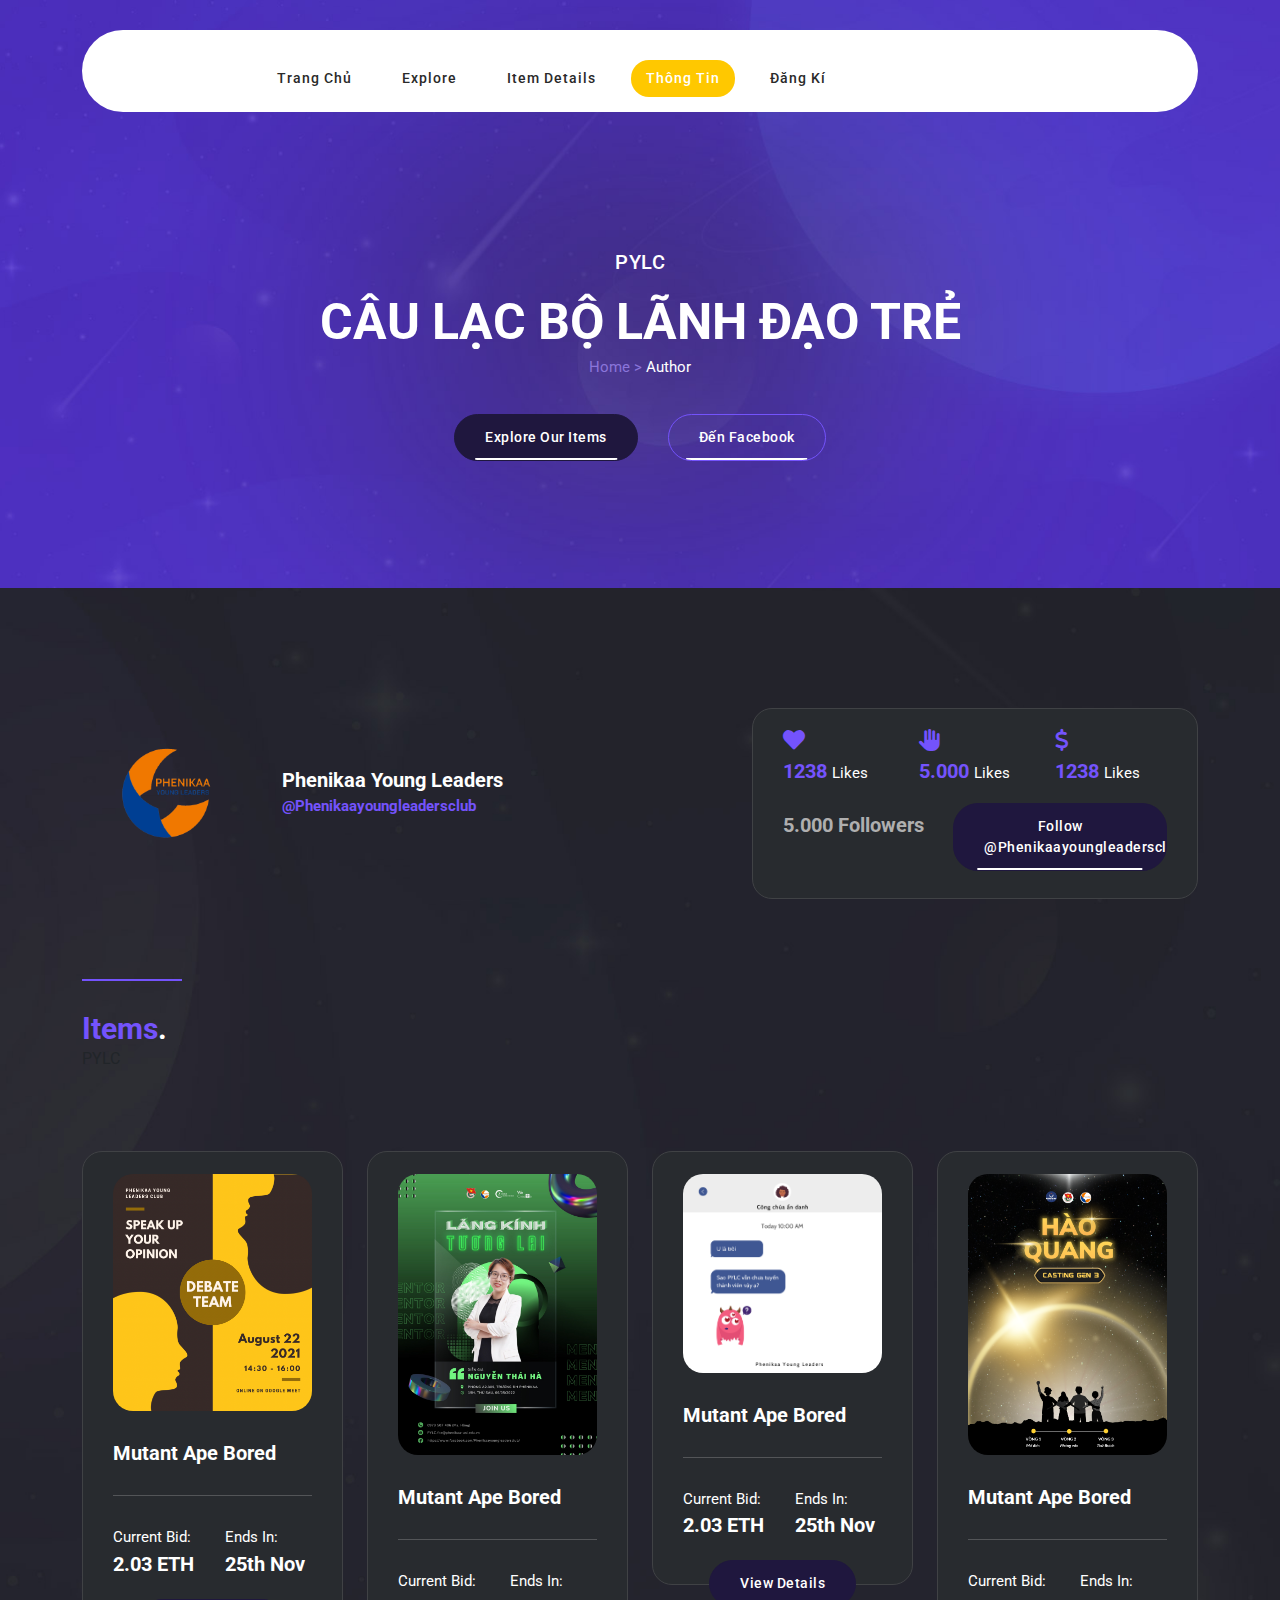
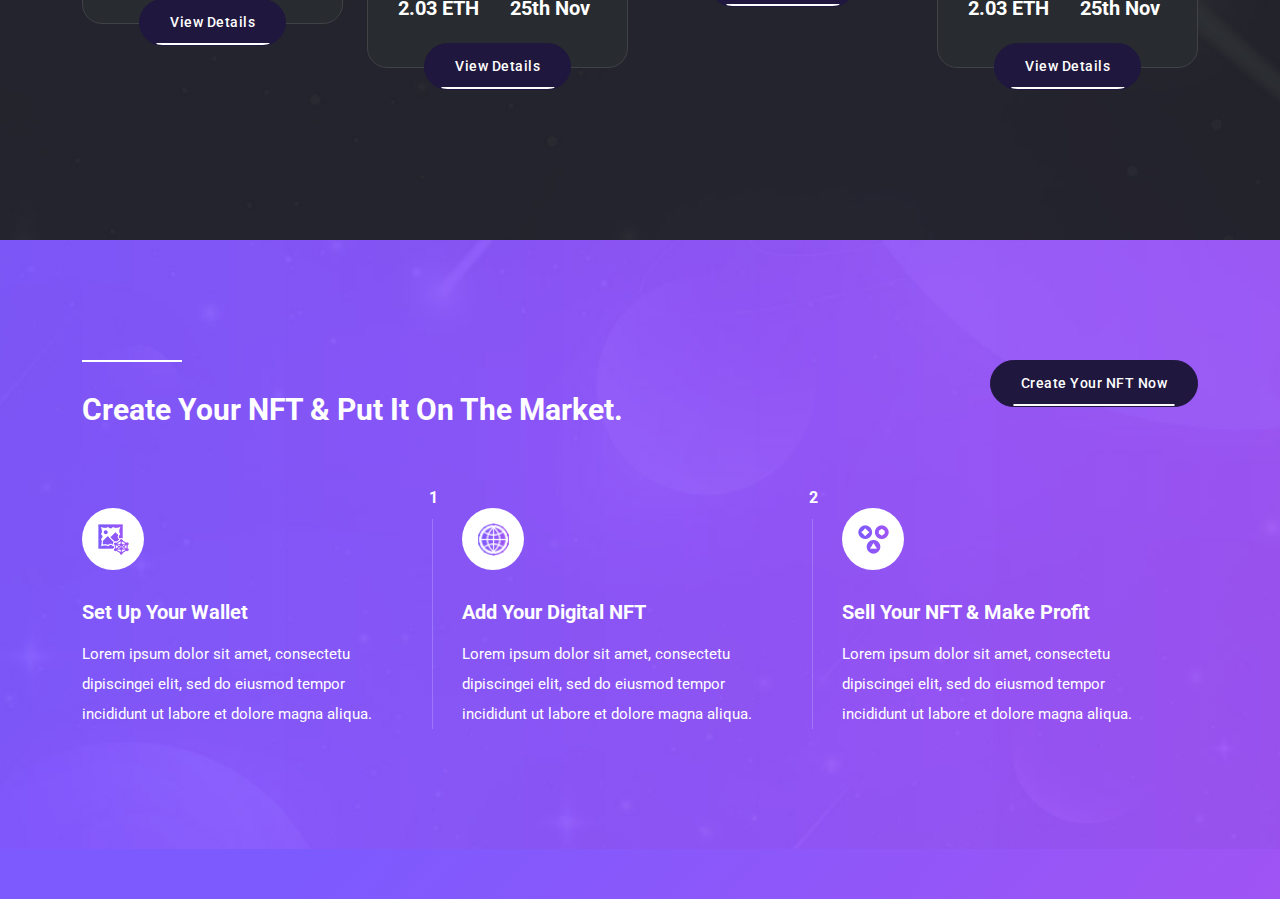
==== commit 80306289: "Update author.html" ====
--- a/author.html
+++ b/author.html
@@ -316,15 +316,7 @@
   </div>
 
   <footer>
-    <div class="container">
-      <div class="row">
-        <div class="col-lg-12">
-          <p>Copyright © 2022 <a href="#">Liberty</a> NFT Marketplace Co., Ltd. All rights reserved.
-          &nbsp;&nbsp;
-          Designed by <a title="HTML CSS Templates" rel="sponsored" href="https://templatemo.com" target="_blank">TemplateMo</a></p>
-        </div>
-      </div>
-    </div>
+    
   </footer>
 
   <!-- Scripts -->
@@ -339,4 +331,4 @@
   <script src="assets/js/popup.js"></script>
   <script src="assets/js/custom.js"></script>
   </body>
-</html>+</html>
